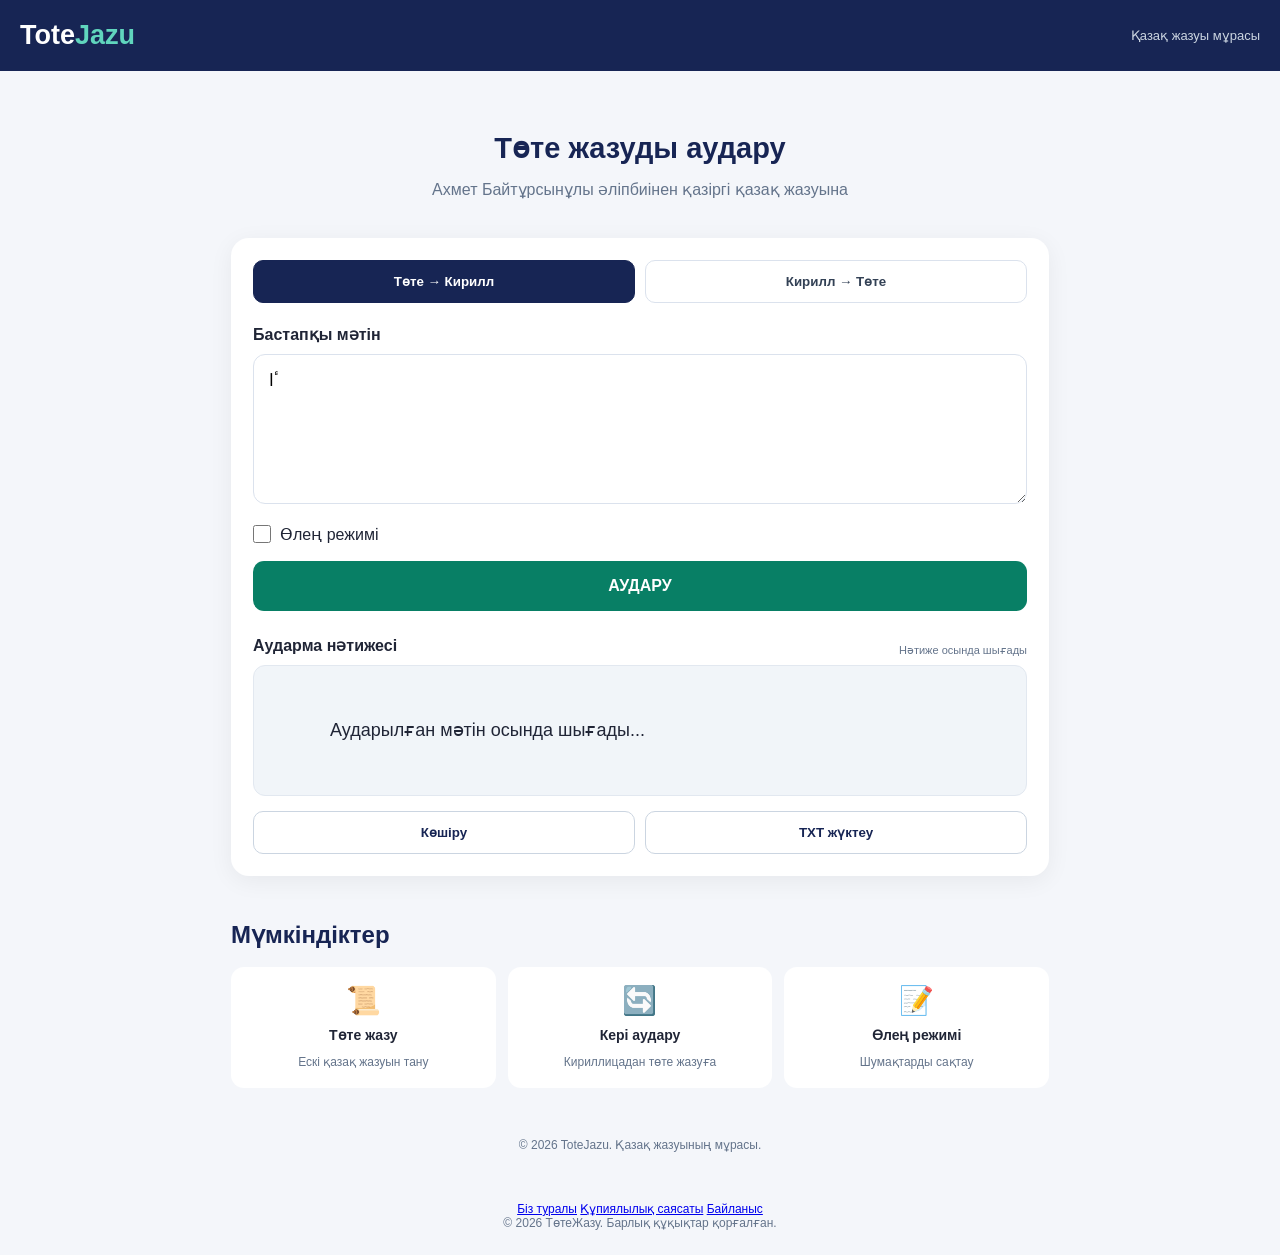
==== index.html @ 0f44ce4a "Add footer with navigation and copyright information" ====
<!DOCTYPE html>
<html lang="kk">
<head>
    <meta charset="UTF-8">
    <meta name="viewport" content="width=device-width, initial-scale=1.0">
    <meta name="description" content="Ахмет Байтұрсынұлының төте жазуын қазіргі қазақ кириллицасына аудару құралы.">
    <title>ToteJazu - Қазақ жазуы аудармашысы</title>
    <link rel="stylesheet" href="style.css">
</head>
<body>

<header class="header">
    <div class="logo">Tote<span>Jazu</span></div>
    <div class="header-text">Қазақ жазуы мұрасы</div>
</header>

<main class="container">

    <section class="hero">
        <h1>Төте жазуды аудару</h1>
        <p>Ахмет Байтұрсынұлы әліпбиінен қазіргі қазақ жазуына</p>
    </section>

    <section class="translator">

        <div class="mode">
            <button class="mode-btn active" id="forward">
                Төте → Кирилл
            </button>
            <button class="mode-btn" id="reverse">
                Кирилл → Төте
            </button>
        </div>

        <label for="sourceText">Бастапқы мәтін</label>

        <textarea
            id="sourceText"
            placeholder="Мәтінді осында енгізіңіз..."
        ></textarea>

        <label class="poem-label">
            <input type="checkbox" id="poemMode">
            Өлең режимі
        </label>

        <button id="translateBtn" class="translate-btn">
            АУДАРУ
        </button>

        <div class="result-header">
            <label>Аударма нәтижесі</label>
            <span id="resultStatus">Нәтиже осында шығады</span>
        </div>

        <div id="resultText" class="result">
            Аударылған мәтін осында шығады...
        </div>

        <div class="actions">
            <button id="copyBtn">Көшіру</button>
            <button id="downloadBtn">TXT жүктеу</button>
        </div>

    </section>

    <section class="features">
        <h2>Мүмкіндіктер</h2>

        <div class="feature-grid">
            <div class="feature-card">
                <span>📜</span>
                <h3>Төте жазу</h3>
                <p>Ескі қазақ жазуын тану</p>
            </div>

            <div class="feature-card">
                <span>🔄</span>
                <h3>Кері аудару</h3>
                <p>Кириллицадан төте жазуға</p>
            </div>

            <div class="feature-card">
                <span>📝</span>
                <h3>Өлең режимі</h3>
                <p>Шумақтарды сақтау</p>
            </div>
        </div>
    </section>

</main>

<footer>
    <p>© 2026 ToteJazu. Қазақ жазуының мұрасы.</p>
</footer>

<script src="script.js"></script>

    <footer class="site-footer">
  <nav>
    <a href="about.html">Біз туралы</a>
    <a href="privacy.html">Құпиялылық саясаты</a>
    <a href="contact.html">Байланыс</a>
  </nav>
  <p>© 2026 ТөтеЖазу. Барлық құқықтар қорғалған.</p>
    </footer>
    
</body>
</html>
---- style.css ----
* {
    margin: 0;
    padding: 0;
    box-sizing: border-box;
}

body {
    font-family: Arial, sans-serif;
    background: #f4f6fa;
    color: #202536;
}

.header {
    background: #172554;
    color: white;
    padding: 20px;
    display: flex;
    justify-content: space-between;
    align-items: center;
}

.logo {
    font-size: 27px;
    font-weight: bold;
}

.logo span {
    color: #60d5bd;
}

.header-text {
    font-size: 13px;
    color: #cbd5e1;
}

.container {
    max-width: 850px;
    margin: auto;
    padding: 25px 16px;
}

.hero {
    text-align: center;
    margin: 35px 0;
}

.hero h1 {
    font-size: 29px;
    color: #172554;
    margin-bottom: 12px;
}

.hero p {
    color: #64748b;
    line-height: 1.6;
}

.translator {
    background: white;
    padding: 22px;
    border-radius: 18px;
    box-shadow: 0 5px 25px rgba(0,0,0,0.06);
}

.mode {
    display: flex;
    gap: 10px;
    margin-bottom: 22px;
}

.mode-btn {
    flex: 1;
    padding: 13px 5px;
    border: 1px solid #dbe2ed;
    border-radius: 10px;
    background: white;
    color: #334155;
    font-weight: bold;
}

.mode-btn.active {
    background: #172554;
    color: white;
    border-color: #172554;
}

label {
    display: block;
    font-weight: bold;
    margin-bottom: 10px;
}

textarea {
    width: 100%;
    min-height: 150px;
    resize: vertical;
    border: 1px solid #dbe2ed;
    border-radius: 12px;
    padding: 15px;
    font-size: 17px;
    outline: none;
    font-family: Arial, sans-serif;
}

textarea:focus {
    border-color: #2563eb;
}

.poem-label {
    display: flex;
    align-items: center;
    gap: 9px;
    margin: 17px 0;
    font-weight: normal;
}

.poem-label input {
    width: 18px;
    height: 18px;
}

.translate-btn {
    width: 100%;
    padding: 16px;
    background: #087f65;
    color: white;
    border: none;
    border-radius: 11px;
    font-size: 16px;
    font-weight: bold;
}

.translate-btn:active {
    background: #065f4b;
}

.result-header {
    display: flex;
    justify-content: space-between;
    align-items: center;
    margin-top: 25px;
    gap: 10px;
}

.result-header span {
    font-size: 11px;
    color: #64748b;
}

.result {
    background: #f1f5f9;
    border: 1px solid #e2e8f0;
    border-radius: 12px;
    min-height: 120px;
    padding: 16px;
    white-space: pre-wrap;
    overflow-wrap: anywhere;
    font-size: 18px;
    line-height: 1.8;
}

.actions {
    display: flex;
    gap: 10px;
    margin-top: 15px;
}

.actions button {
    flex: 1;
    padding: 13px 5px;
    border: 1px solid #cbd5e1;
    background: white;
    border-radius: 10px;
    font-weight: bold;
    color: #172554;
}

.features {
    margin-top: 45px;
}

.features h2 {
    margin-bottom: 18px;
    color: #172554;
}

.feature-grid {
    display: grid;
    grid-template-columns: repeat(3, 1fr);
    gap: 12px;
}

.feature-card {
    background: white;
    padding: 17px 10px;
    border-radius: 13px;
    text-align: center;
}

.feature-card span {
    font-size: 28px;
}

.feature-card h3 {
    font-size: 14px;
    margin: 10px 0;
}

.feature-card p {
    font-size: 12px;
    color: #64748b;
    line-height: 1.5;
}

footer {
    text-align: center;
    padding: 25px 10px;
    color: #64748b;
    font-size: 12px;
}

@media (max-width: 450px) {
    .header-text {
        font-size: 10px;
    }

    .hero h1 {
        font-size: 24px;
    }

    .translator {
        padding: 15px;
    }

    .feature-grid {
        grid-template-columns: 1fr;
    }
}
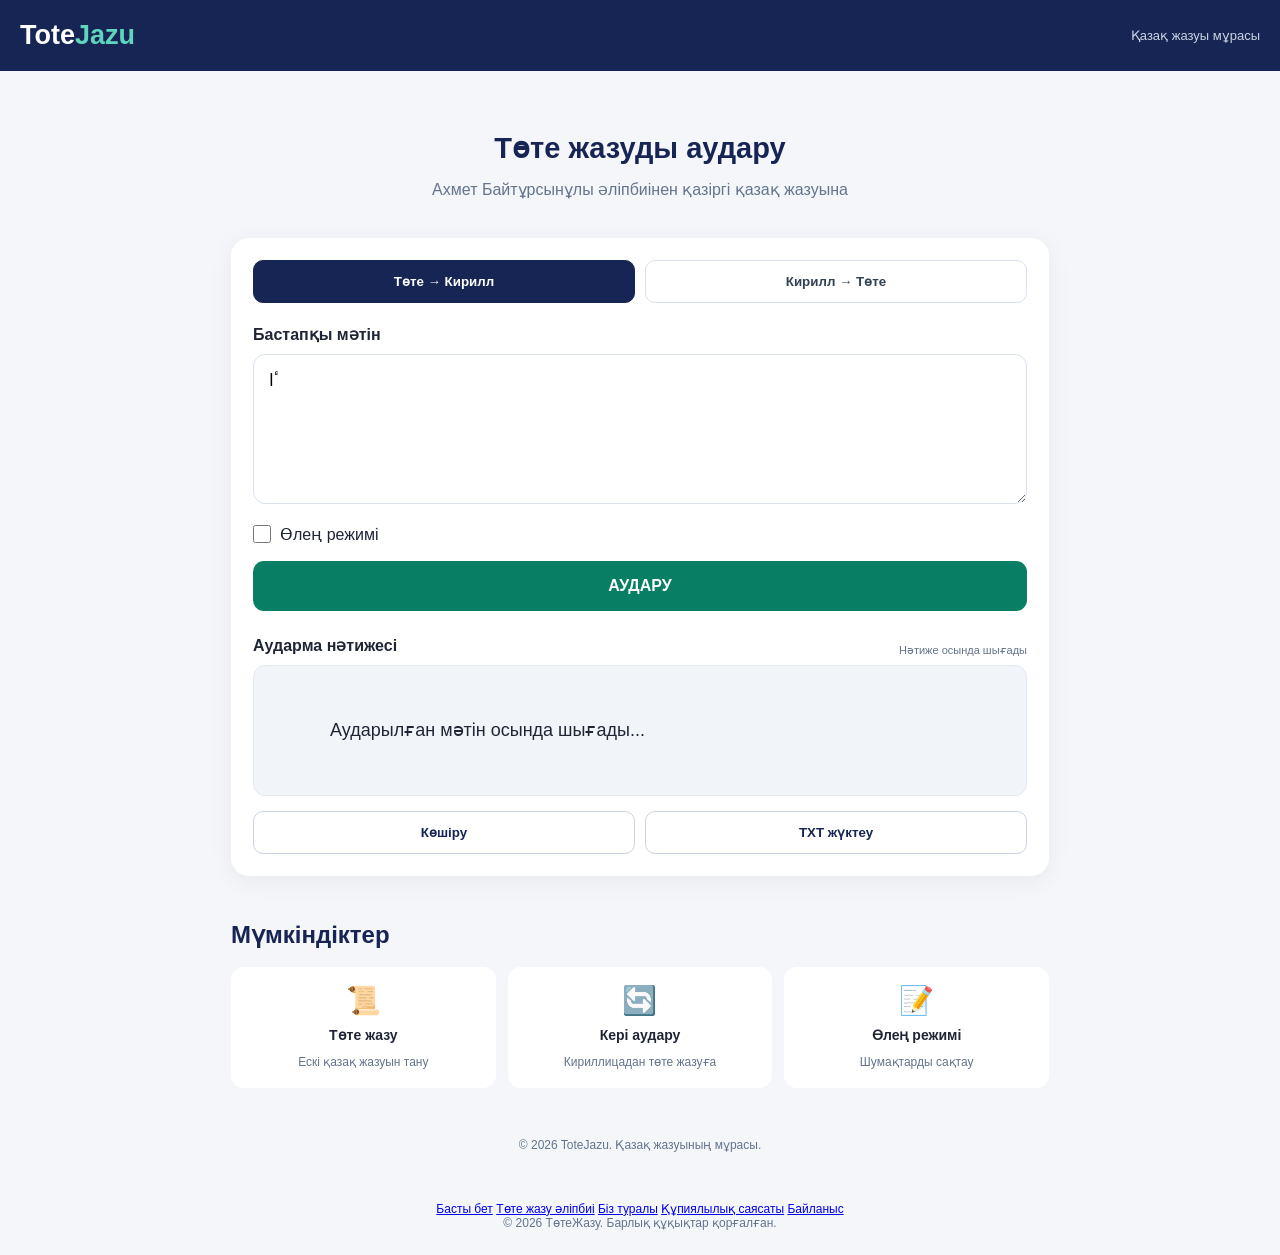
==== commit 12023526: "Update footer navigation links in index.html" ====
--- a/index.html
+++ b/index.html
@@ -98,11 +98,13 @@
 <script src="script.js"></script>
 
     <footer class="site-footer">
-  <nav>
-    <a href="about.html">Біз туралы</a>
-    <a href="privacy.html">Құпиялылық саясаты</a>
-    <a href="contact.html">Байланыс</a>
-  </nav>
+ <nav>
+  <a href="index.html">Басты бет</a>
+  <a href="alphabet.html">Төте жазу әліпбиі</a>
+  <a href="about.html">Біз туралы</a>
+  <a href="privacy.html">Құпиялылық саясаты</a>
+  <a href="contact.html">Байланыс</a>
+ </nav>
   <p>© 2026 ТөтеЖазу. Барлық құқықтар қорғалған.</p>
     </footer>
     
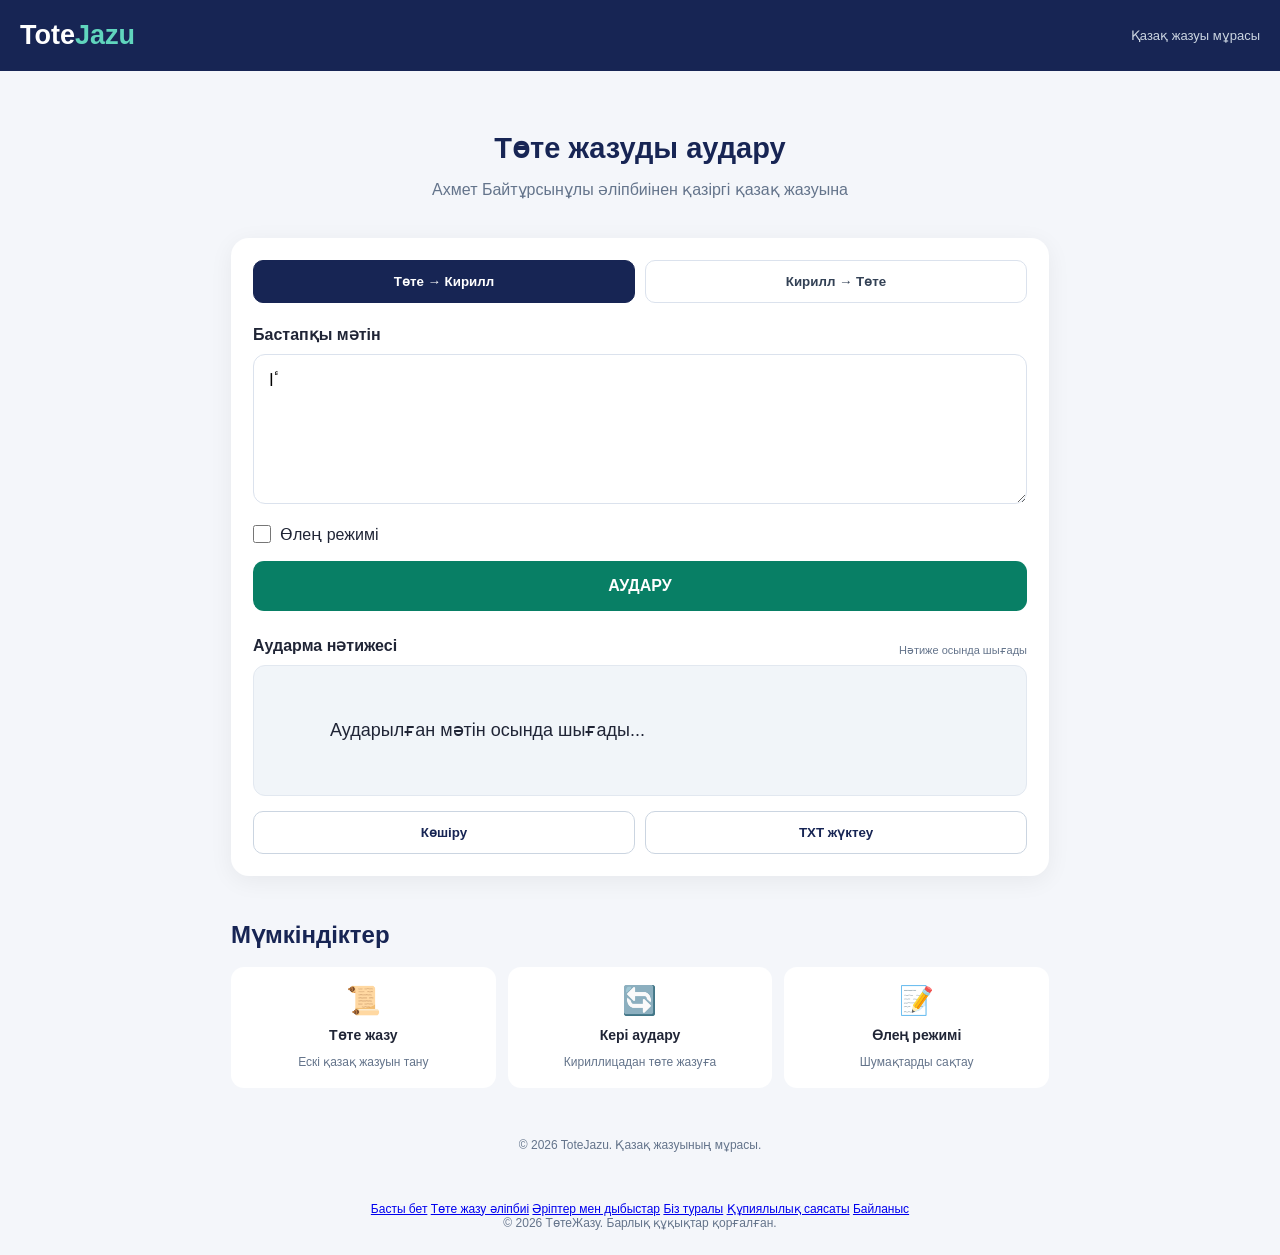
==== commit 1af947a4: "Fix navigation structure in footer" ====
--- a/index.html
+++ b/index.html
@@ -98,13 +98,14 @@
 <script src="script.js"></script>
 
     <footer class="site-footer">
- <nav>
+<nav>
   <a href="index.html">Басты бет</a>
   <a href="alphabet.html">Төте жазу әліпбиі</a>
+  <a href="letters.html">Әріптер мен дыбыстар</a>
   <a href="about.html">Біз туралы</a>
   <a href="privacy.html">Құпиялылық саясаты</a>
   <a href="contact.html">Байланыс</a>
- </nav>
+</nav>
   <p>© 2026 ТөтеЖазу. Барлық құқықтар қорғалған.</p>
     </footer>
     
